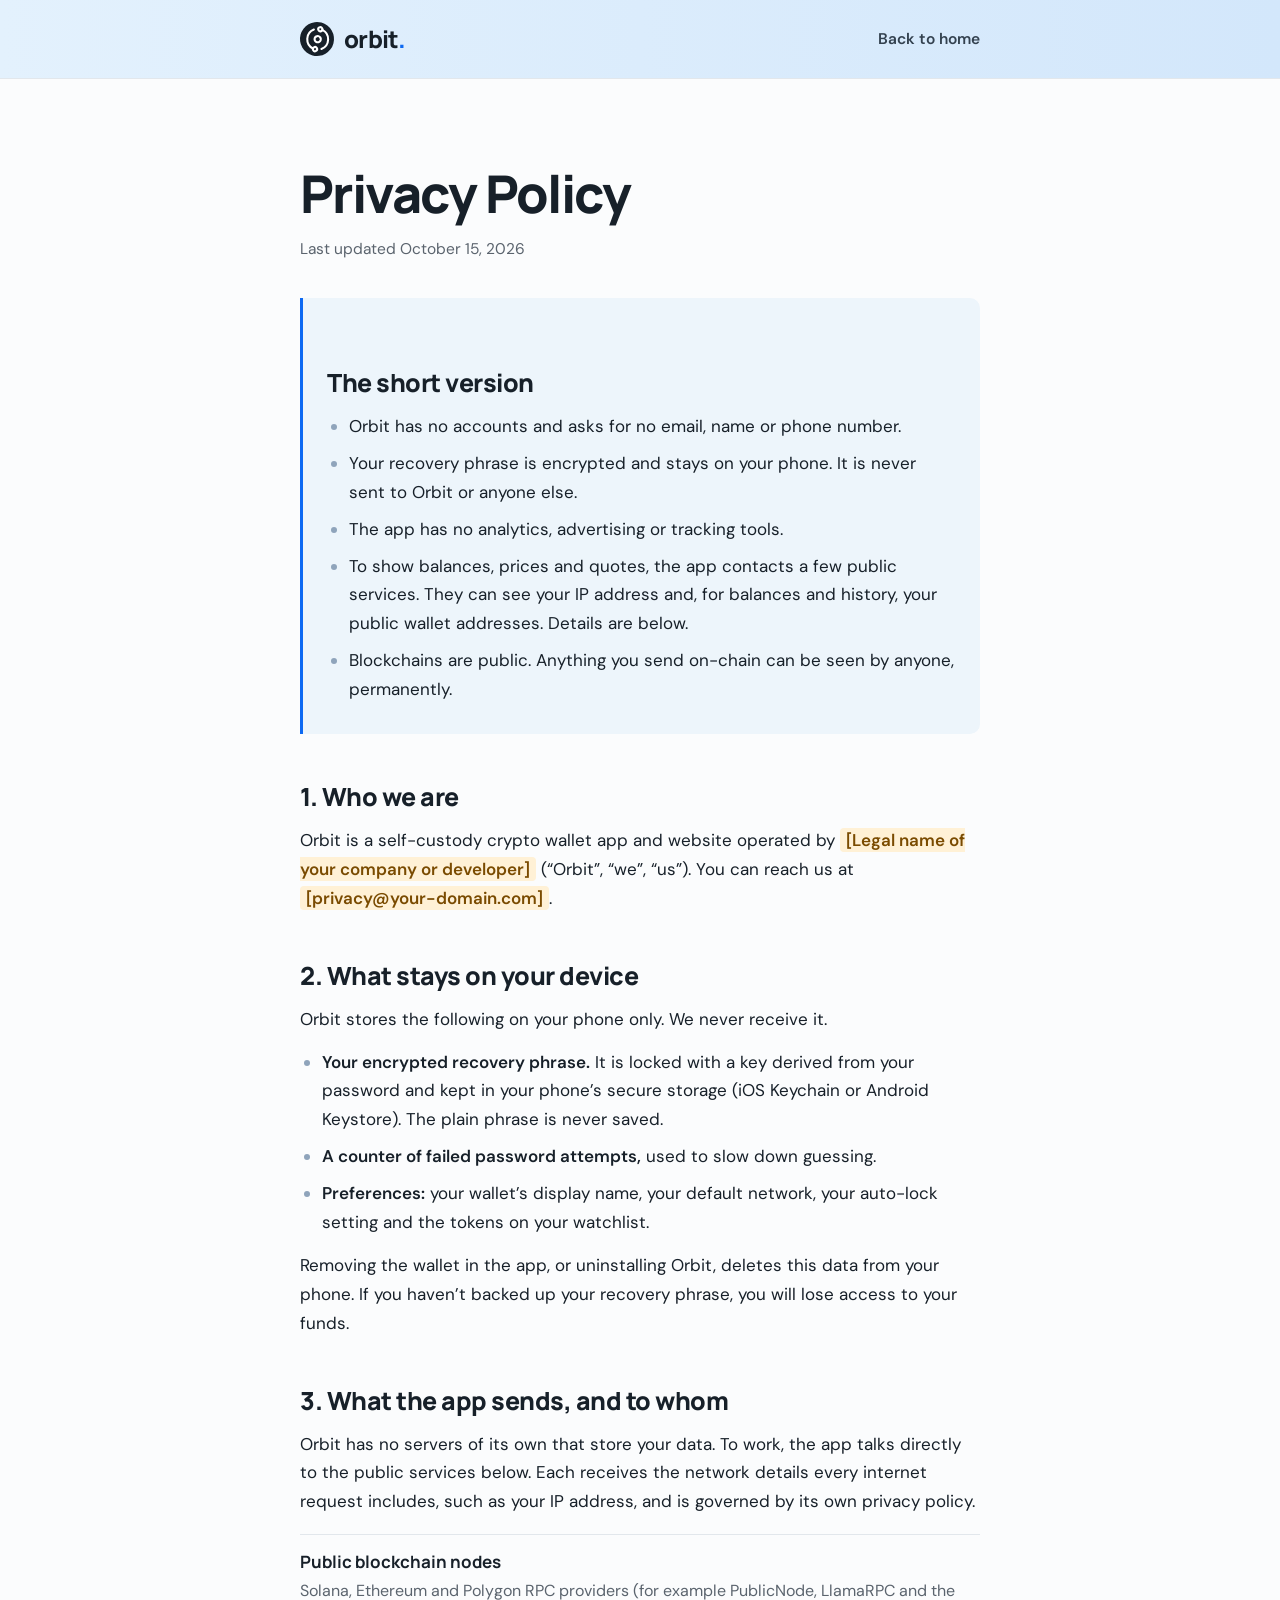
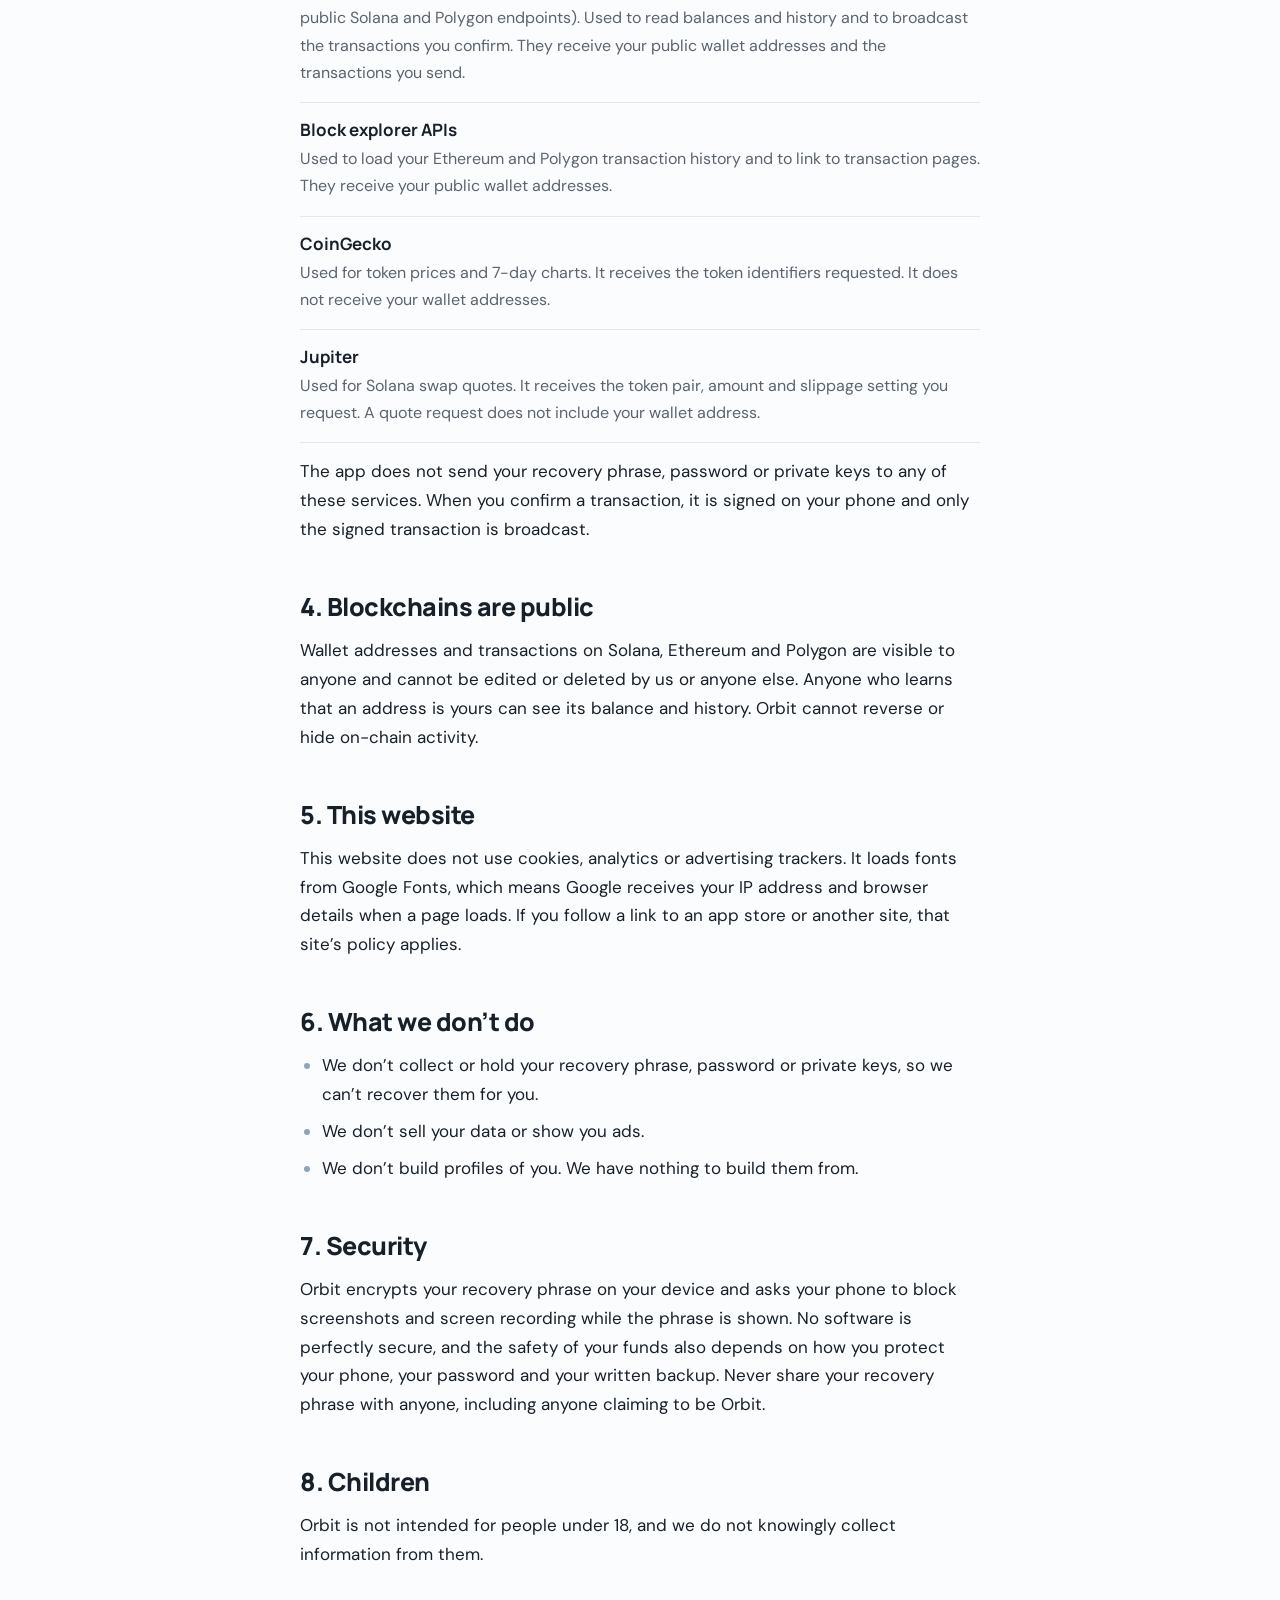
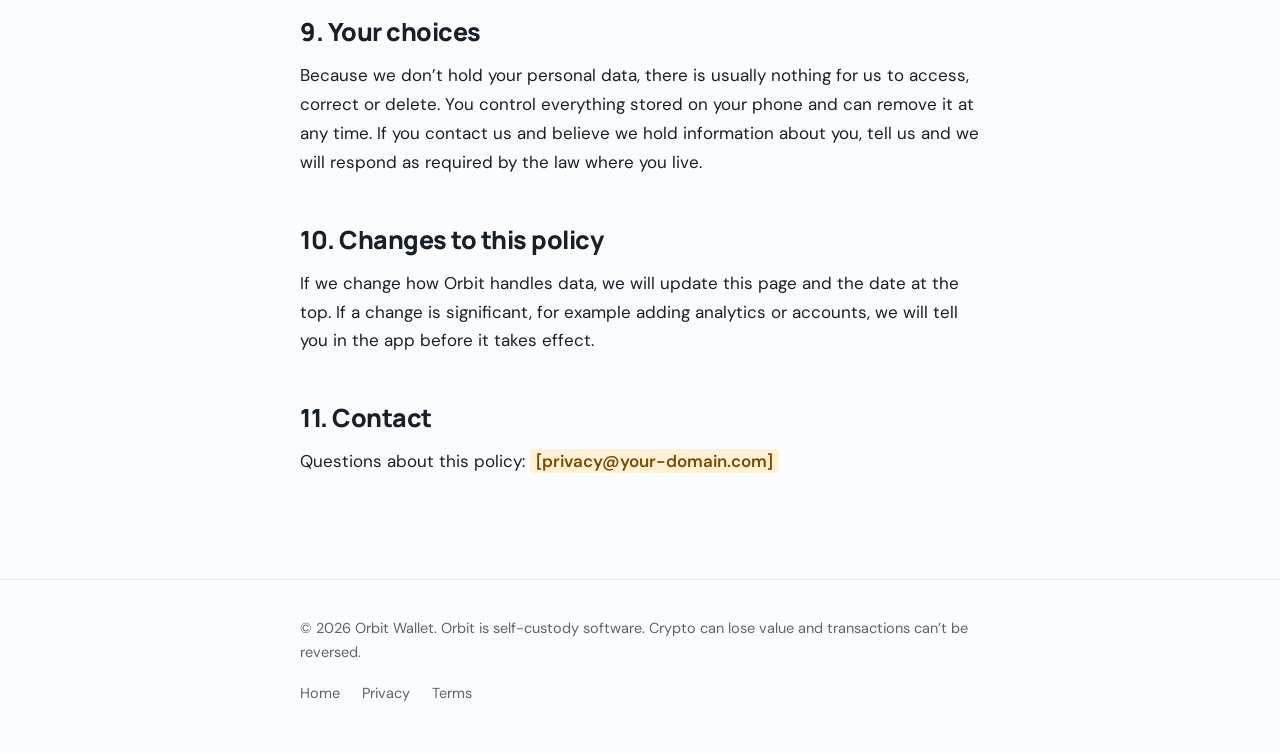
==== privacy.html @ 332ab79e "Orbit marketing website" ====
<!doctype html>
<html lang="en">
<head>
<meta charset="utf-8">
<meta name="viewport" content="width=device-width, initial-scale=1">
<title>Privacy Policy | Orbit</title>
<meta name="description" content="How the Orbit wallet handles your data: what stays on your phone, which public services the app contacts, and what Orbit never collects.">
<meta name="robots" content="index,follow">
<meta name="theme-color" content="#E3F1FD">
<link rel="canonical" href="https://YOUR-DOMAIN.com/privacy.html">
<link rel="icon" type="image/svg+xml" href="favicon.svg">
<link rel="apple-touch-icon" href="apple-touch-icon.png">
<link rel="preconnect" href="https://fonts.googleapis.com">
<link rel="preconnect" href="https://fonts.gstatic.com" crossorigin>
<link rel="stylesheet" href="https://fonts.googleapis.com/css2?family=DM+Sans:opsz,wght@9..40,400;9..40,500;9..40,600;9..40,700&family=Manrope:wght@500;700;800&display=swap">
<link rel="stylesheet" href="legal.css">
</head>
<body>

<!--
  DRAFT for your review. Written from what the Orbit app's code does as of October 2026.
  Have a lawyer check it before you rely on it, and update it whenever the app changes
  (for example if you add analytics, accounts, a backend, or swap/buy providers).
  Highlighted yellow items are placeholders you must fill in.
-->

<header class="top">
  <div class="wrap">
    <a class="brand" href="index.html" aria-label="Orbit home"><span class="mark"><svg viewBox="0 0 24 24"><circle cx="12" cy="12" r="3"/><circle cx="19" cy="5" r="2"/><circle cx="5" cy="19" r="2"/><path d="M10.4 21.9a10 10 0 0 0 9.941-15.416"/><path d="M13.5 2.1a10 10 0 0 0-9.841 15.416"/></svg></span><span>orbit<i>.</i></span></a>
    <a class="back" href="index.html">Back to home</a>
  </div>
</header>

<main class="doc">
  <h1>Privacy Policy</h1>
  <p class="meta">Last updated October 15, 2026</p>

  <div class="summary">
    <h2>The short version</h2>
    <ul>
      <li>Orbit has no accounts and asks for no email, name or phone number.</li>
      <li>Your recovery phrase is encrypted and stays on your phone. It is never sent to Orbit or anyone else.</li>
      <li>The app has no analytics, advertising or tracking tools.</li>
      <li>To show balances, prices and quotes, the app contacts a few public services. They can see your IP address and, for balances and history, your public wallet addresses. Details are below.</li>
      <li>Blockchains are public. Anything you send on-chain can be seen by anyone, permanently.</li>
    </ul>
  </div>

  <h2>1. Who we are</h2>
  <p>Orbit is a self-custody crypto wallet app and website operated by <mark class="todo">[Legal name of your company or developer]</mark> (“Orbit”, “we”, “us”). You can reach us at <mark class="todo">[privacy@your-domain.com]</mark>.</p>

  <h2>2. What stays on your device</h2>
  <p>Orbit stores the following on your phone only. We never receive it.</p>
  <ul>
    <li><strong>Your encrypted recovery phrase.</strong> It is locked with a key derived from your password and kept in your phone’s secure storage (iOS Keychain or Android Keystore). The plain phrase is never saved.</li>
    <li><strong>A counter of failed password attempts,</strong> used to slow down guessing.</li>
    <li><strong>Preferences:</strong> your wallet’s display name, your default network, your auto-lock setting and the tokens on your watchlist.</li>
  </ul>
  <p>Removing the wallet in the app, or uninstalling Orbit, deletes this data from your phone. If you haven’t backed up your recovery phrase, you will lose access to your funds.</p>

  <h2>3. What the app sends, and to whom</h2>
  <p>Orbit has no servers of its own that store your data. To work, the app talks directly to the public services below. Each receives the network details every internet request includes, such as your IP address, and is governed by its own privacy policy.</p>
  <div class="table">
    <div><b>Public blockchain nodes</b><span>Solana, Ethereum and Polygon RPC providers (for example PublicNode, LlamaRPC and the public Solana and Polygon endpoints). Used to read balances and history and to broadcast the transactions you confirm. They receive your public wallet addresses and the transactions you send.</span></div>
    <div><b>Block explorer APIs</b><span>Used to load your Ethereum and Polygon transaction history and to link to transaction pages. They receive your public wallet addresses.</span></div>
    <div><b>CoinGecko</b><span>Used for token prices and 7-day charts. It receives the token identifiers requested. It does not receive your wallet addresses.</span></div>
    <div><b>Jupiter</b><span>Used for Solana swap quotes. It receives the token pair, amount and slippage setting you request. A quote request does not include your wallet address.</span></div>
  </div>
  <p>The app does not send your recovery phrase, password or private keys to any of these services. When you confirm a transaction, it is signed on your phone and only the signed transaction is broadcast.</p>

  <h2>4. Blockchains are public</h2>
  <p>Wallet addresses and transactions on Solana, Ethereum and Polygon are visible to anyone and cannot be edited or deleted by us or anyone else. Anyone who learns that an address is yours can see its balance and history. Orbit cannot reverse or hide on-chain activity.</p>

  <h2>5. This website</h2>
  <p>This website does not use cookies, analytics or advertising trackers. It loads fonts from Google Fonts, which means Google receives your IP address and browser details when a page loads. If you follow a link to an app store or another site, that site’s policy applies.</p>

  <h2>6. What we don’t do</h2>
  <ul>
    <li>We don’t collect or hold your recovery phrase, password or private keys, so we can’t recover them for you.</li>
    <li>We don’t sell your data or show you ads.</li>
    <li>We don’t build profiles of you. We have nothing to build them from.</li>
  </ul>

  <h2>7. Security</h2>
  <p>Orbit encrypts your recovery phrase on your device and asks your phone to block screenshots and screen recording while the phrase is shown. No software is perfectly secure, and the safety of your funds also depends on how you protect your phone, your password and your written backup. Never share your recovery phrase with anyone, including anyone claiming to be Orbit.</p>

  <h2>8. Children</h2>
  <p>Orbit is not intended for people under 18, and we do not knowingly collect information from them.</p>

  <h2>9. Your choices</h2>
  <p>Because we don’t hold your personal data, there is usually nothing for us to access, correct or delete. You control everything stored on your phone and can remove it at any time. If you contact us and believe we hold information about you, tell us and we will respond as required by the law where you live.</p>

  <h2>10. Changes to this policy</h2>
  <p>If we change how Orbit handles data, we will update this page and the date at the top. If a change is significant, for example adding analytics or accounts, we will tell you in the app before it takes effect.</p>

  <h2>11. Contact</h2>
  <p>Questions about this policy: <mark class="todo">[privacy@your-domain.com]</mark></p>
</main>

<footer>
  <div class="wrap">
    <p>© 2026 Orbit Wallet. Orbit is self-custody software. Crypto can lose value and transactions can’t be reversed.</p>
    <nav aria-label="Footer"><a href="index.html">Home</a><a href="privacy.html">Privacy</a><a href="terms.html">Terms</a></nav>
  </div>
</footer>
</body>
</html>
---- legal.css ----
:root{
  --bg:#FBFCFD;--fg:#172029;--primary:#0D69F2;--primary-hover:#0A58D0;
  --secondary:#EDF5FB;--mutedfg:#5B646E;--line:#E2E7EC;
  --display:"Manrope","Avenir Next","Segoe UI",system-ui,sans-serif;
  --body:"DM Sans","Avenir Next","Segoe UI",system-ui,sans-serif;
}
*,*::before,*::after{box-sizing:border-box}
html{-webkit-text-size-adjust:100%}
body{margin:0;background:var(--bg);color:var(--fg);font:400 17px/1.7 var(--body);-webkit-font-smoothing:antialiased}
h1,h2,h3,p,ul,ol{margin:0}
a{color:var(--primary);text-underline-offset:3px}
a:hover{color:var(--primary-hover)}
:focus-visible{outline:2px solid var(--primary);outline-offset:3px;border-radius:4px}
.wrap{width:100%;max-width:1160px;margin:0 auto;padding-inline:clamp(20px,5vw,40px)}

.top{border-bottom:1px solid var(--line);background:linear-gradient(90deg,#e3f1fd,#d3e7fb)}
.top .wrap{display:flex;align-items:center;justify-content:space-between;height:78px}
.brand{display:inline-flex;align-items:center;gap:10px;text-decoration:none;color:var(--fg);font:800 24px/1 var(--display);letter-spacing:-.03em}
.brand:hover{color:var(--fg)}
.mark{width:34px;height:34px;border-radius:50%;background:var(--fg);display:grid;place-items:center;transform:rotate(-30deg)}
.mark svg{width:25px;height:25px;stroke:#fff;fill:none;stroke-width:2;stroke-linecap:round;stroke-linejoin:round}
.brand i{font-style:normal;color:var(--primary)}
.back{font-weight:600;font-size:15.5px;text-decoration:none;color:#33414f}
.back:hover{color:var(--primary)}

.doc{max-width:760px;margin:0 auto;padding:clamp(48px,7vw,88px) clamp(20px,5vw,40px) clamp(64px,8vw,104px)}
.doc h1{font:800 clamp(36px,5vw,52px)/1.05 var(--display);letter-spacing:-.03em}
.meta{margin-top:14px;color:var(--mutedfg);font-size:15.5px}
.summary{margin:36px 0 8px;padding:22px 24px;background:var(--secondary);border-left:3px solid var(--primary);border-radius:0 10px 10px 0}
.summary h2{margin:0 0 10px;font:700 18px/1.3 var(--display);letter-spacing:-.01em}
.summary ul{padding-left:20px}
.summary li{margin:6px 0}
.doc h2{margin-top:48px;font:800 25px/1.2 var(--display);letter-spacing:-.02em}
.doc h3{margin-top:26px;font:700 18px/1.3 var(--display);letter-spacing:-.01em}
.doc p{margin-top:14px}
.doc ul,.doc ol{margin-top:14px;padding-left:22px}
.doc li{margin:8px 0}
.doc li::marker{color:#8fa4bb}
.doc strong{font-weight:600}
.table{margin-top:18px;border-top:1px solid var(--line)}
.table div{padding:16px 0;border-bottom:1px solid var(--line)}
.table b{display:block;font:700 17px/1.3 var(--display)}
.table span{display:block;margin-top:4px;color:var(--mutedfg);font-size:16px}
mark.todo{background:#FFF1D6;color:#7a4b00;padding:1px 6px;border-radius:4px;font-weight:600}
.callout{margin-top:22px;padding:16px 18px;border:1.5px dashed #b6c6d9;border-radius:10px;color:var(--mutedfg);font-size:16px}

footer{padding:36px 0 48px;border-top:1px solid var(--line);font-size:14.5px;color:var(--mutedfg)}
footer .wrap{display:flex;flex-wrap:wrap;gap:16px 40px;justify-content:space-between}
footer nav{display:flex;flex-wrap:wrap;gap:10px 22px}
footer a{color:var(--mutedfg);text-decoration:none}
footer a:hover{color:var(--primary)}

.top .wrap,footer .wrap{max-width:760px}
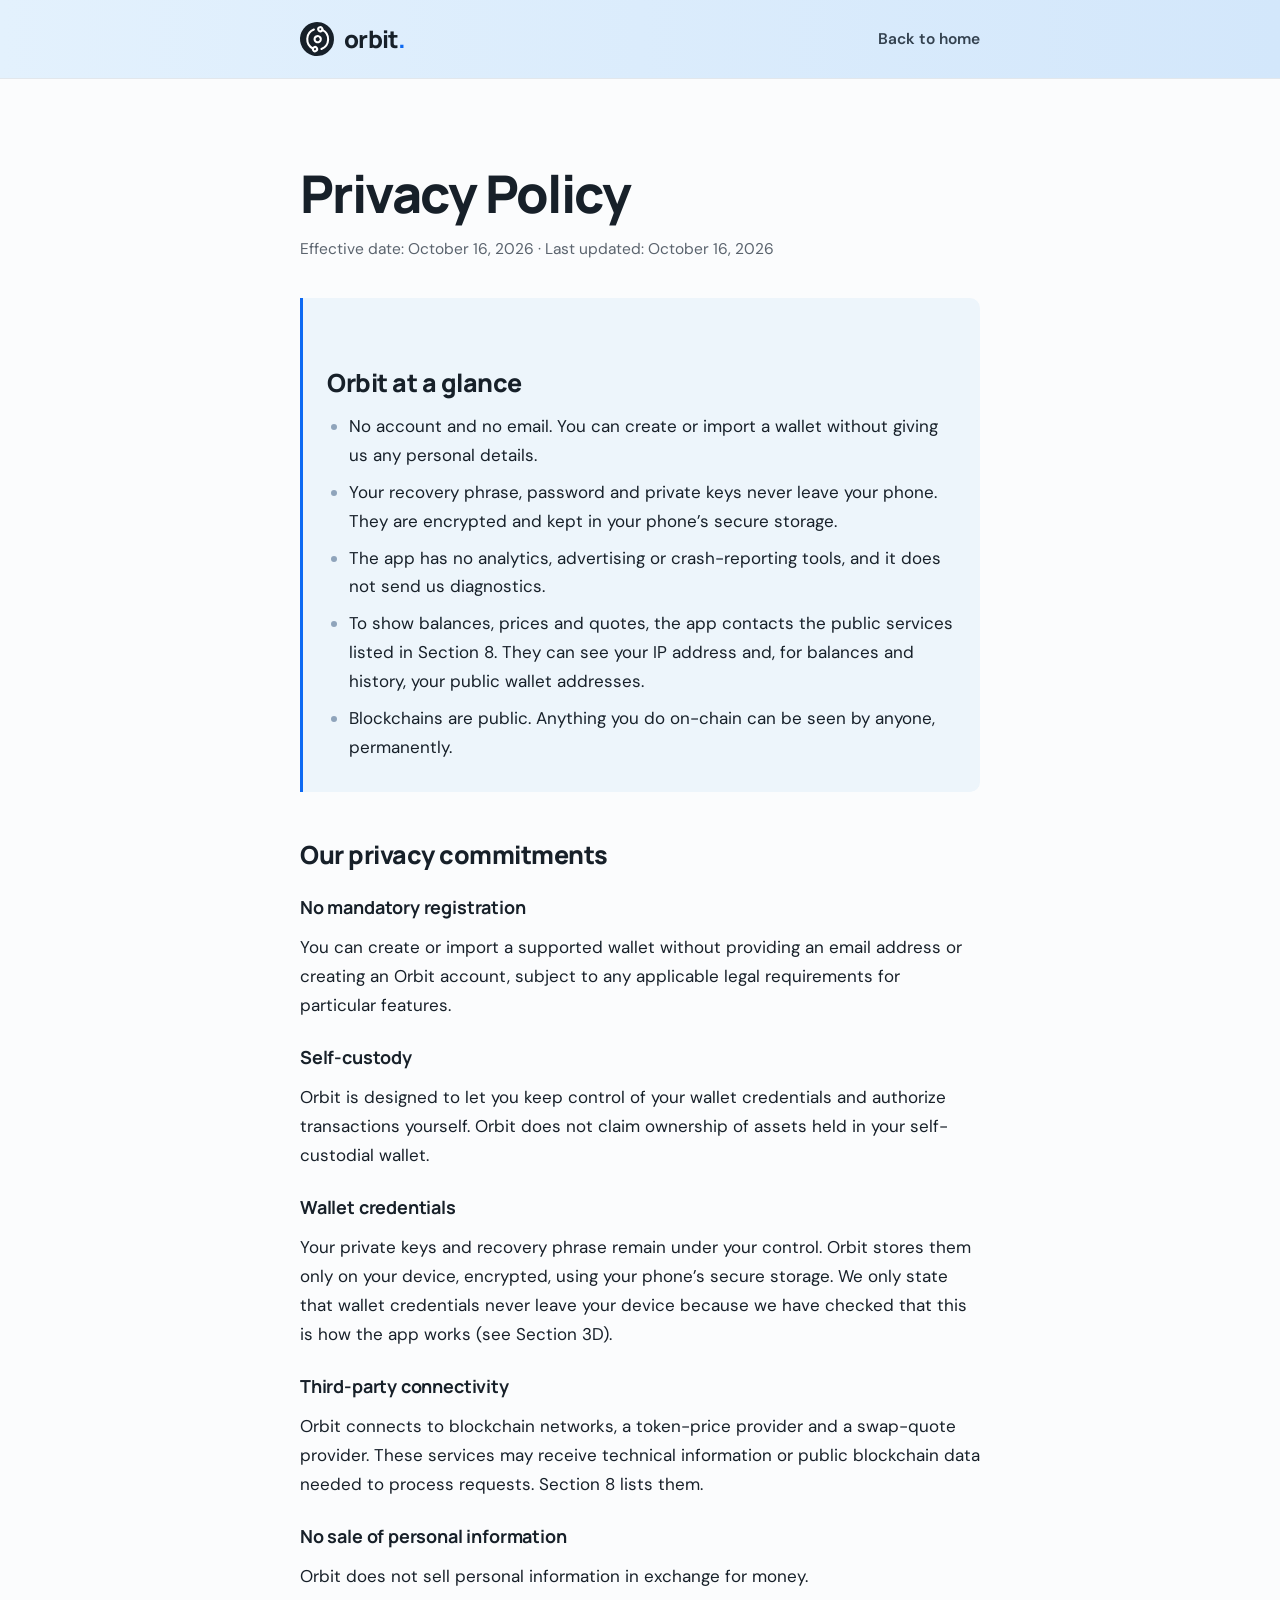
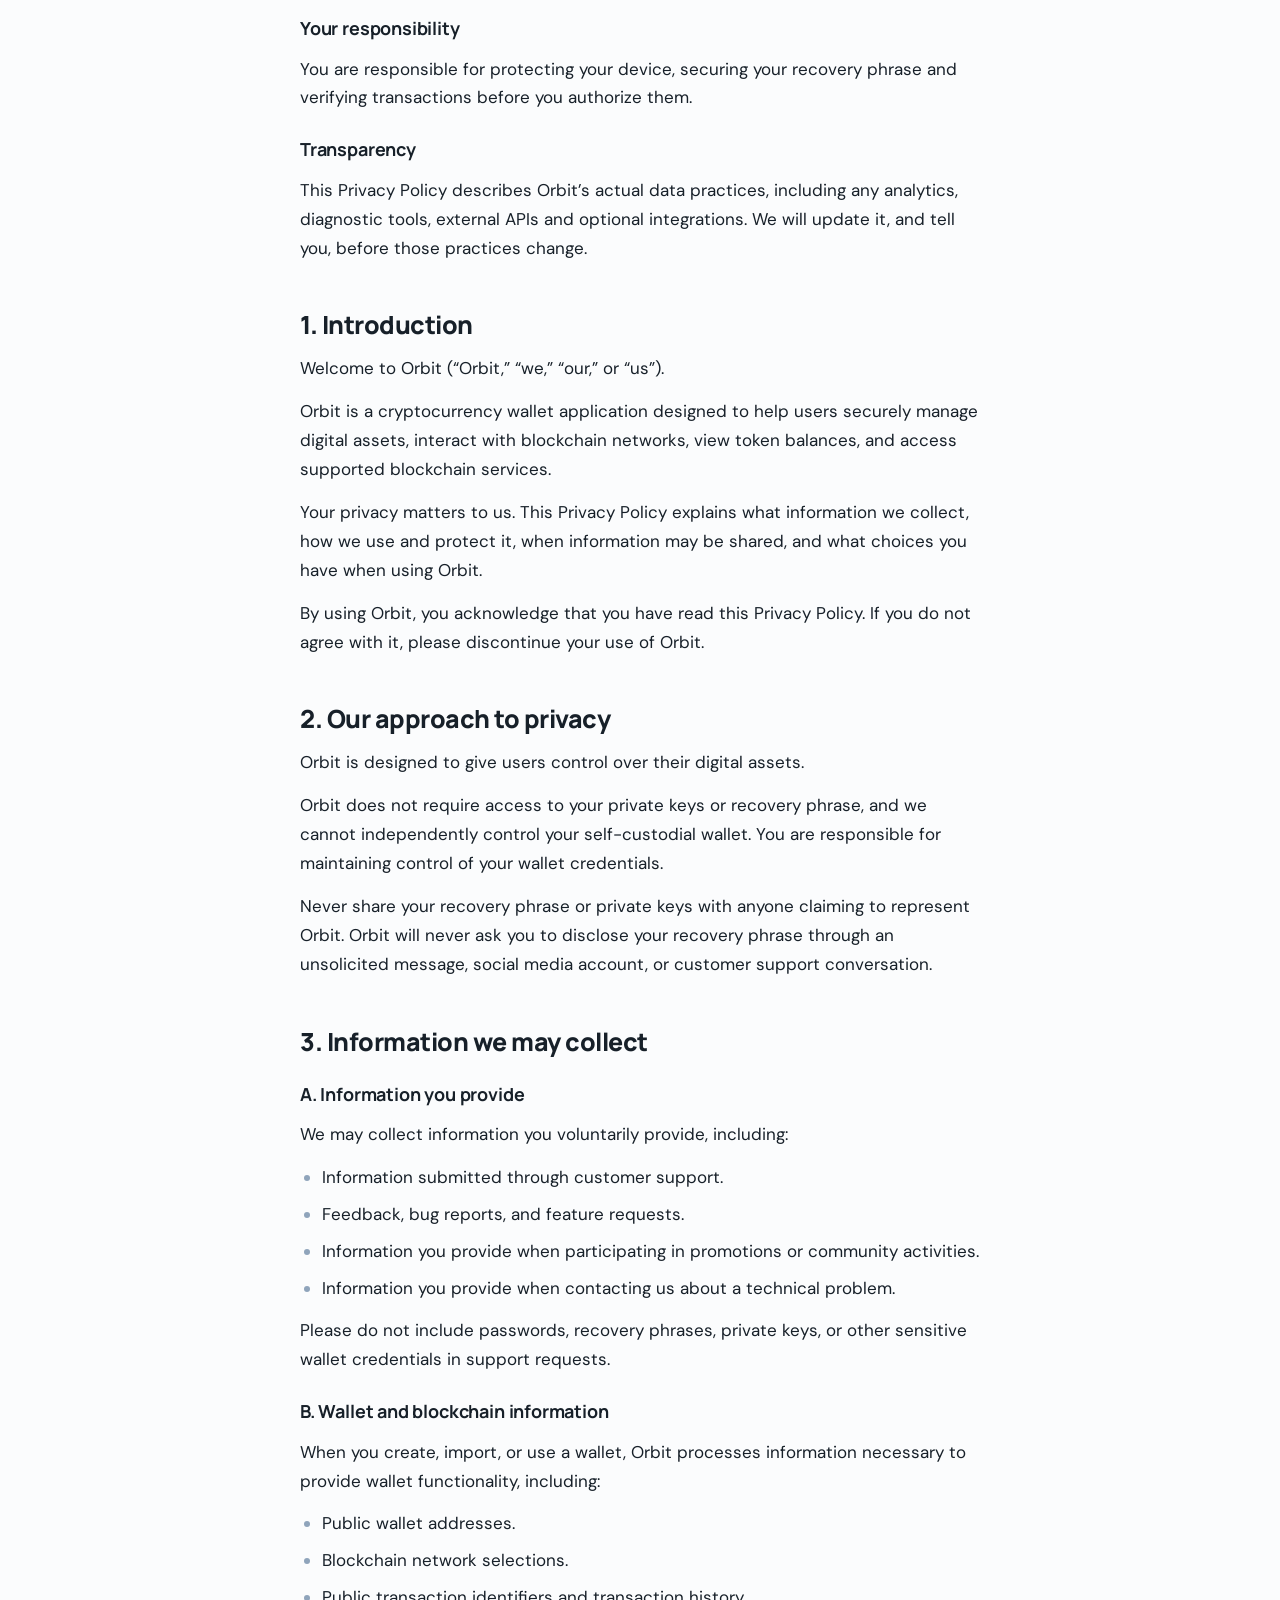
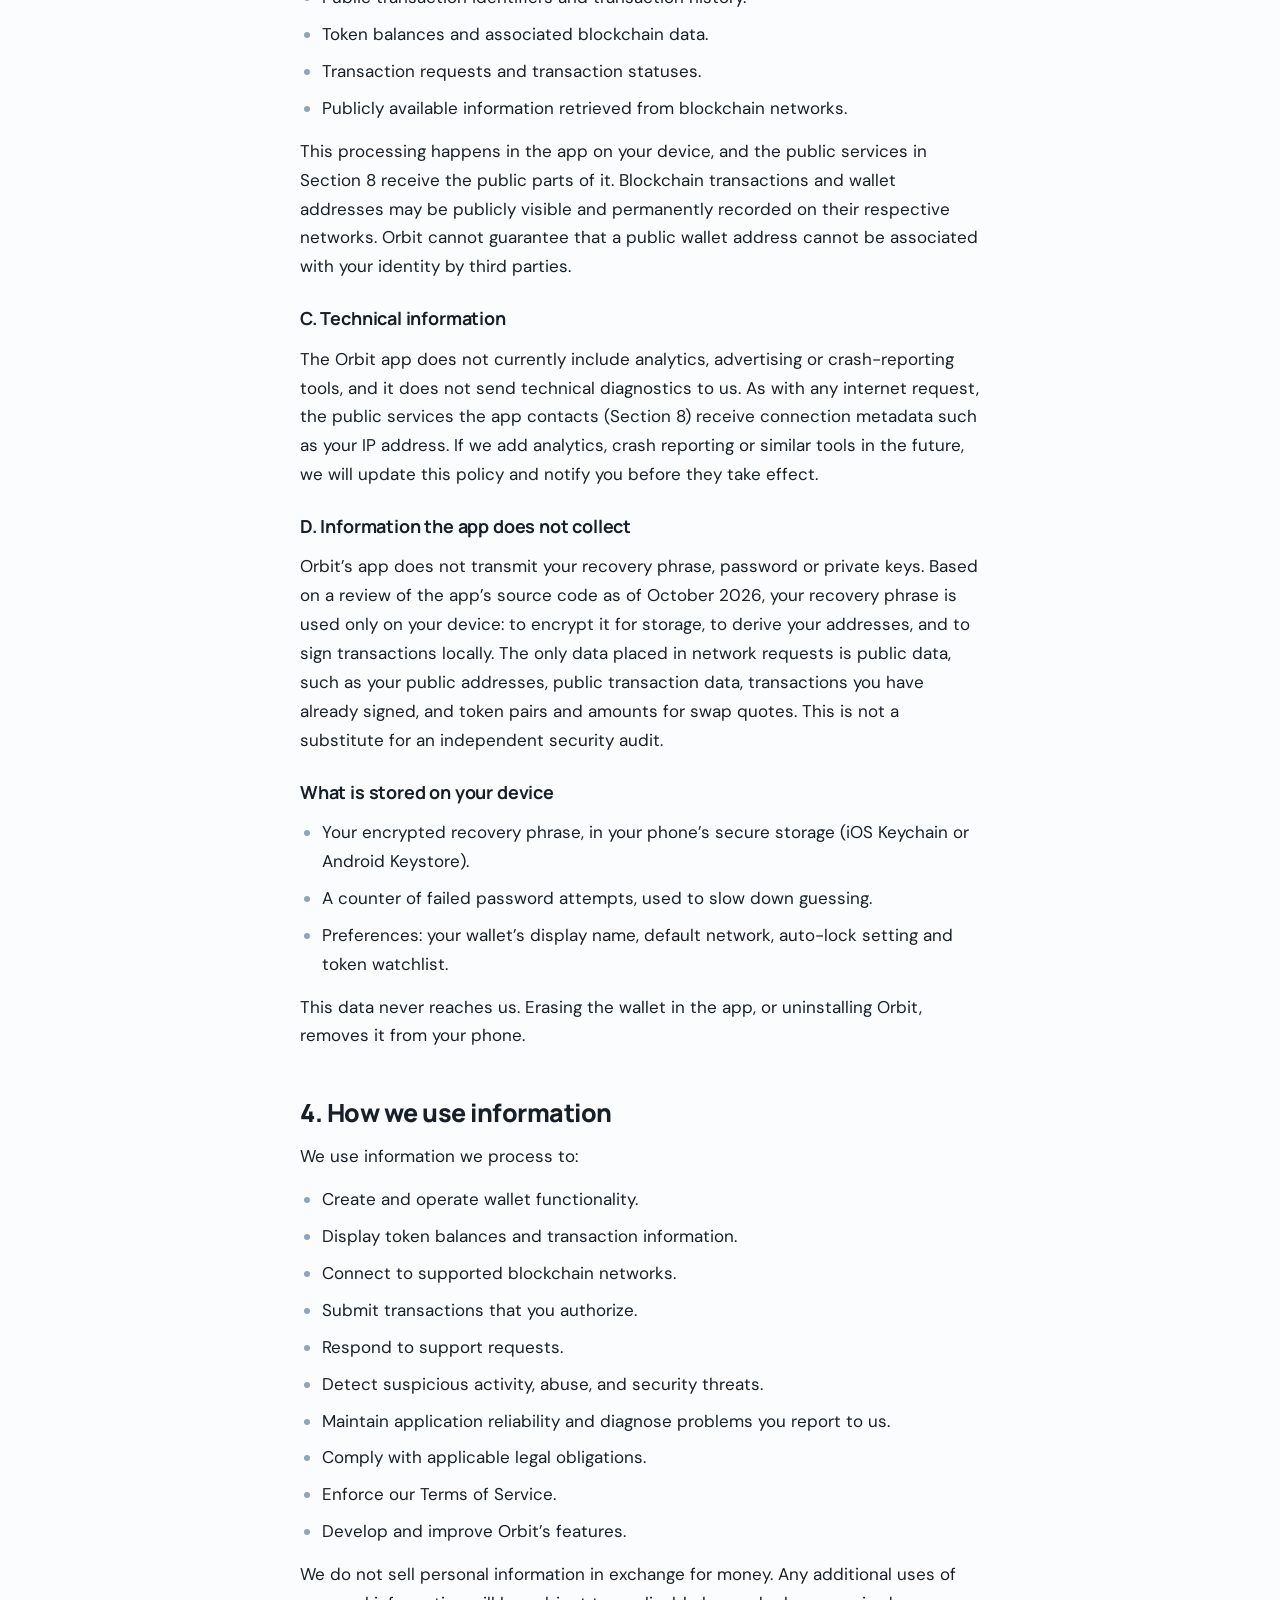
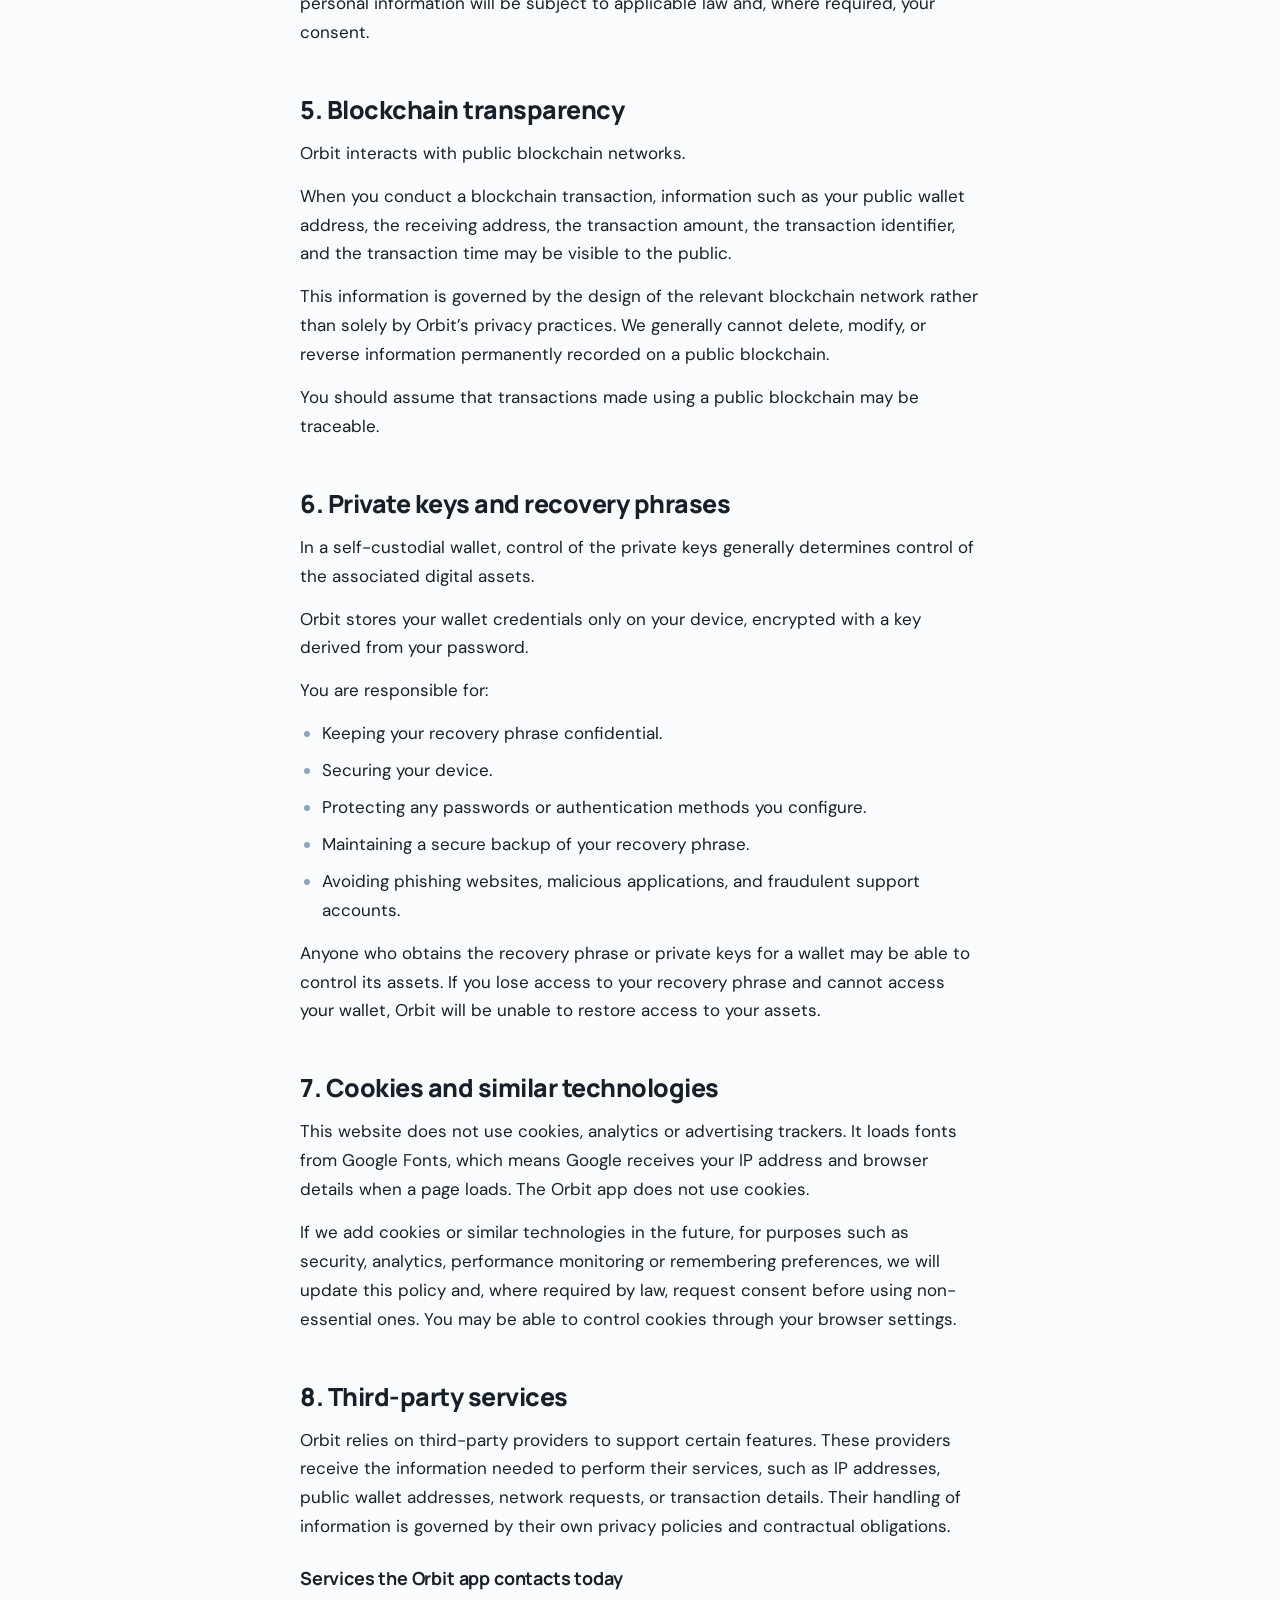
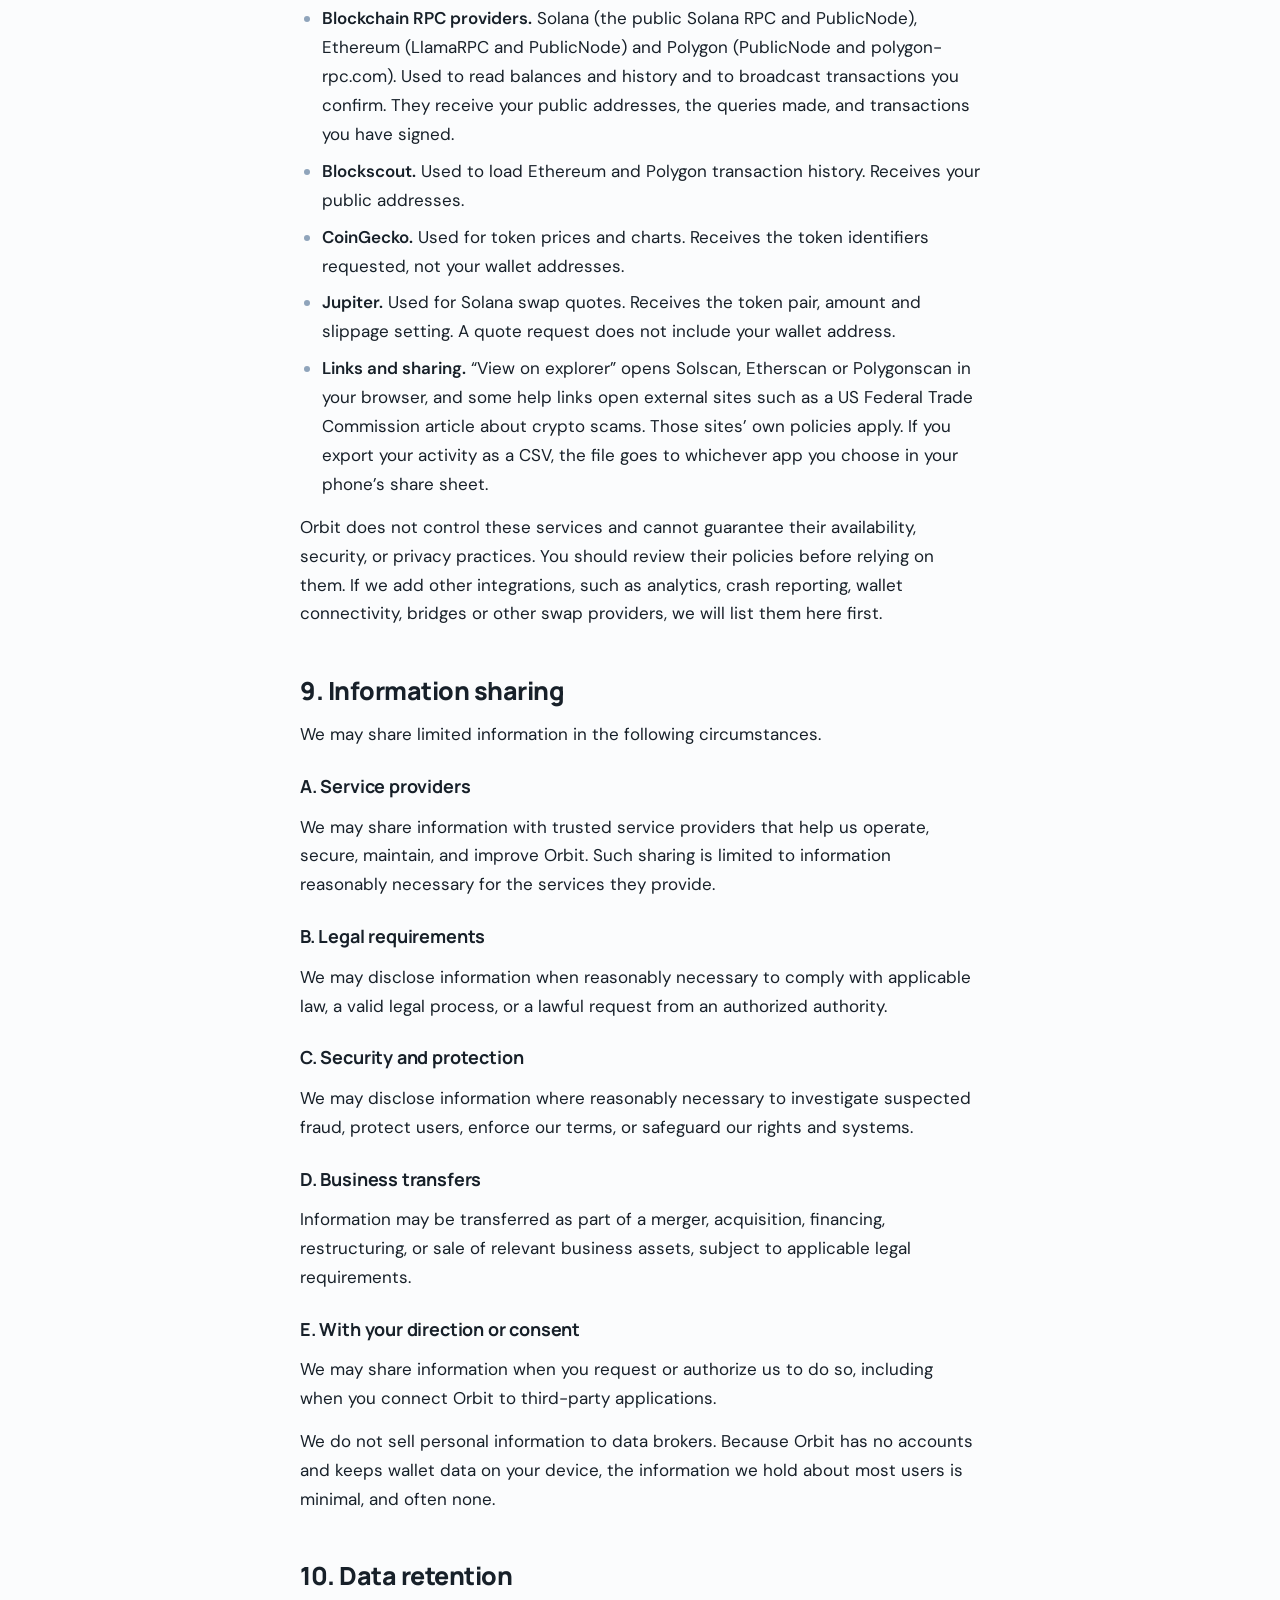
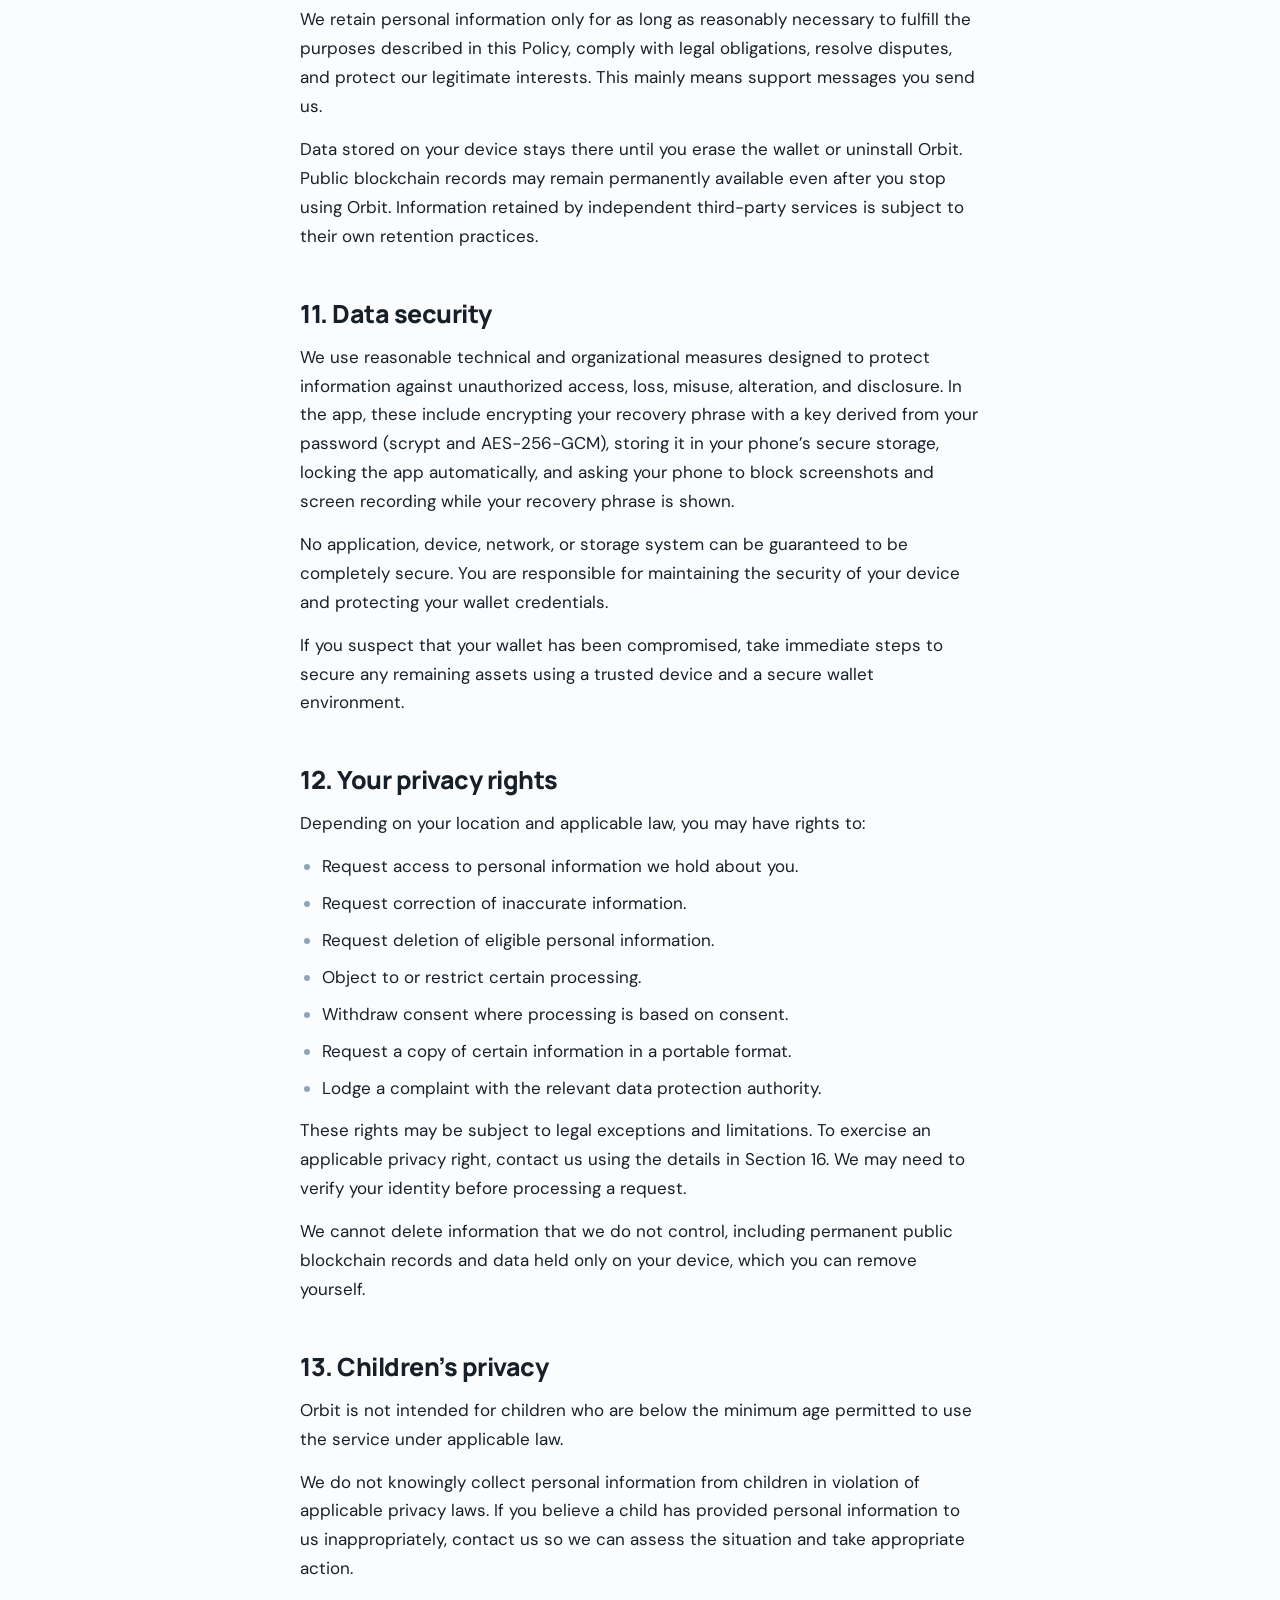
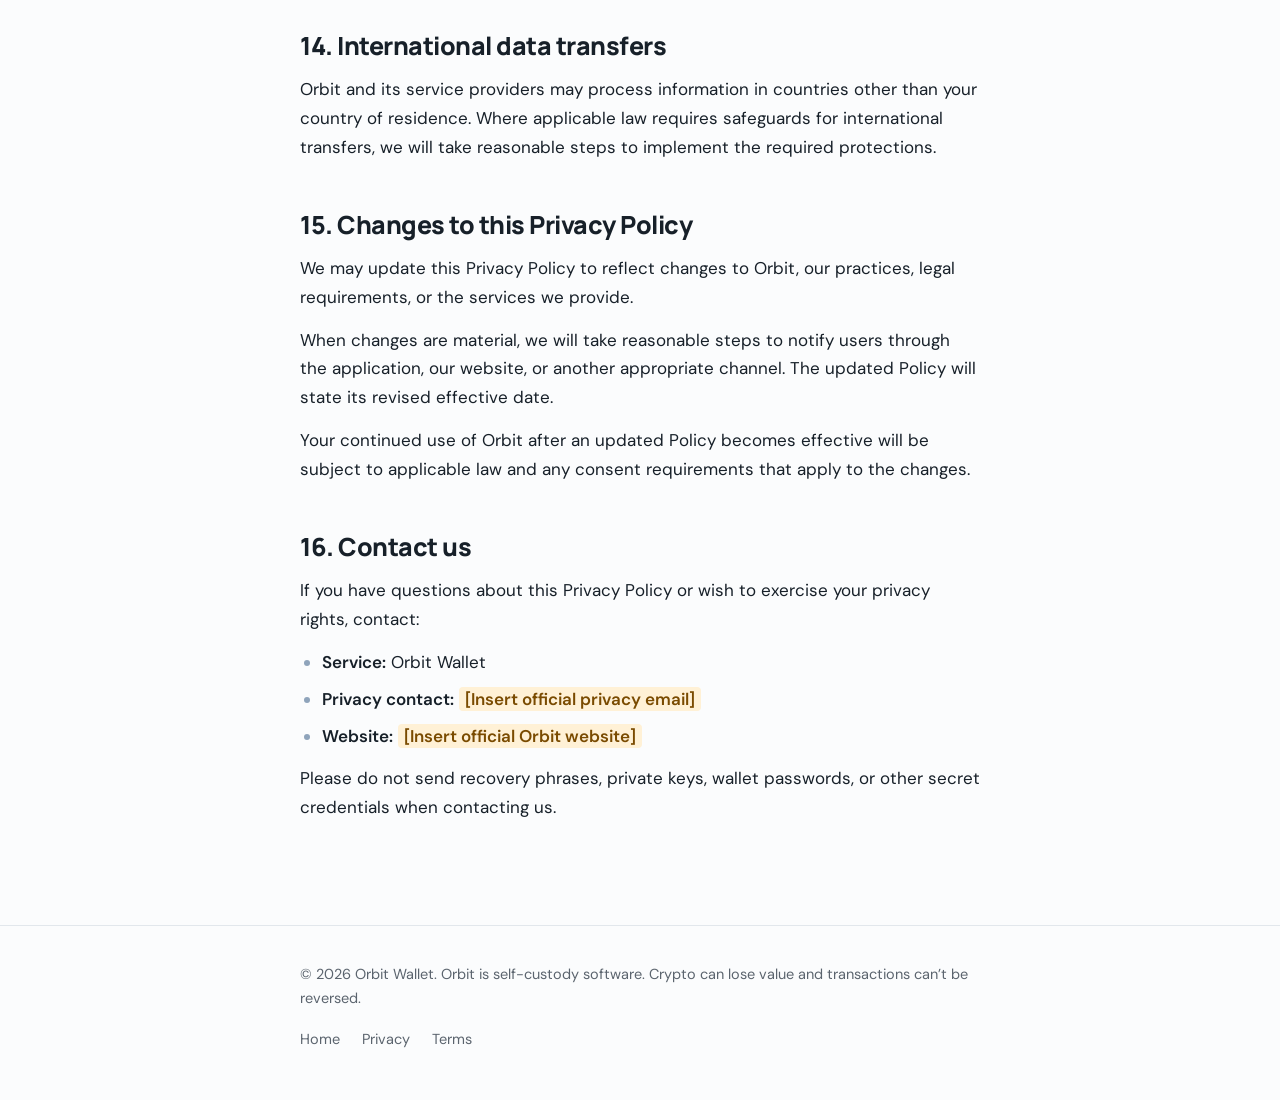
==== commit f2d37e0f: "Use official Privacy Policy and Terms" ====
--- a/privacy.html
+++ b/privacy.html
@@ -7,7 +7,7 @@
 <meta name="description" content="How the Orbit wallet handles your data: what stays on your phone, which public services the app contacts, and what Orbit never collects.">
 <meta name="robots" content="index,follow">
 <meta name="theme-color" content="#E3F1FD">
-<link rel="canonical" href="https://YOUR-DOMAIN.com/privacy.html">
+<link rel="canonical" href="https://YOUR-PROJECT.vercel.app/privacy.html">
 <link rel="icon" type="image/svg+xml" href="favicon.svg">
 <link rel="apple-touch-icon" href="apple-touch-icon.png">
 <link rel="preconnect" href="https://fonts.googleapis.com">
@@ -16,90 +16,178 @@
 <link rel="stylesheet" href="legal.css">
 </head>
 <body>
-
 <!--
-  DRAFT for your review. Written from what the Orbit app's code does as of October 2026.
-  Have a lawyer check it before you rely on it, and update it whenever the app changes
-  (for example if you add analytics, accounts, a backend, or swap/buy providers).
-  Highlighted yellow items are placeholders you must fill in.
+  Built from the Orbit Privacy Policy / Terms of Service / Privacy Commitments / Fees documents
+  provided by the owner, with app-specific facts verified against the app source on Oct 16, 2026.
+  Yellow items are placeholders to fill in. Have a lawyer review before relying on this page.
+  Update this page whenever the app's data practices change.
 -->
-
 <header class="top">
   <div class="wrap">
     <a class="brand" href="index.html" aria-label="Orbit home"><span class="mark"><svg viewBox="0 0 24 24"><circle cx="12" cy="12" r="3"/><circle cx="19" cy="5" r="2"/><circle cx="5" cy="19" r="2"/><path d="M10.4 21.9a10 10 0 0 0 9.941-15.416"/><path d="M13.5 2.1a10 10 0 0 0-9.841 15.416"/></svg></span><span>orbit<i>.</i></span></a>
     <a class="back" href="index.html">Back to home</a>
   </div>
 </header>
-
 <main class="doc">
-  <h1>Privacy Policy</h1>
-  <p class="meta">Last updated October 15, 2026</p>
-
-  <div class="summary">
-    <h2>The short version</h2>
-    <ul>
-      <li>Orbit has no accounts and asks for no email, name or phone number.</li>
-      <li>Your recovery phrase is encrypted and stays on your phone. It is never sent to Orbit or anyone else.</li>
-      <li>The app has no analytics, advertising or tracking tools.</li>
-      <li>To show balances, prices and quotes, the app contacts a few public services. They can see your IP address and, for balances and history, your public wallet addresses. Details are below.</li>
-      <li>Blockchains are public. Anything you send on-chain can be seen by anyone, permanently.</li>
-    </ul>
-  </div>
-
-  <h2>1. Who we are</h2>
-  <p>Orbit is a self-custody crypto wallet app and website operated by <mark class="todo">[Legal name of your company or developer]</mark> (“Orbit”, “we”, “us”). You can reach us at <mark class="todo">[privacy@your-domain.com]</mark>.</p>
-
-  <h2>2. What stays on your device</h2>
-  <p>Orbit stores the following on your phone only. We never receive it.</p>
-  <ul>
-    <li><strong>Your encrypted recovery phrase.</strong> It is locked with a key derived from your password and kept in your phone’s secure storage (iOS Keychain or Android Keystore). The plain phrase is never saved.</li>
-    <li><strong>A counter of failed password attempts,</strong> used to slow down guessing.</li>
-    <li><strong>Preferences:</strong> your wallet’s display name, your default network, your auto-lock setting and the tokens on your watchlist.</li>
-  </ul>
-  <p>Removing the wallet in the app, or uninstalling Orbit, deletes this data from your phone. If you haven’t backed up your recovery phrase, you will lose access to your funds.</p>
-
-  <h2>3. What the app sends, and to whom</h2>
-  <p>Orbit has no servers of its own that store your data. To work, the app talks directly to the public services below. Each receives the network details every internet request includes, such as your IP address, and is governed by its own privacy policy.</p>
-  <div class="table">
-    <div><b>Public blockchain nodes</b><span>Solana, Ethereum and Polygon RPC providers (for example PublicNode, LlamaRPC and the public Solana and Polygon endpoints). Used to read balances and history and to broadcast the transactions you confirm. They receive your public wallet addresses and the transactions you send.</span></div>
-    <div><b>Block explorer APIs</b><span>Used to load your Ethereum and Polygon transaction history and to link to transaction pages. They receive your public wallet addresses.</span></div>
-    <div><b>CoinGecko</b><span>Used for token prices and 7-day charts. It receives the token identifiers requested. It does not receive your wallet addresses.</span></div>
-    <div><b>Jupiter</b><span>Used for Solana swap quotes. It receives the token pair, amount and slippage setting you request. A quote request does not include your wallet address.</span></div>
-  </div>
-  <p>The app does not send your recovery phrase, password or private keys to any of these services. When you confirm a transaction, it is signed on your phone and only the signed transaction is broadcast.</p>
-
-  <h2>4. Blockchains are public</h2>
-  <p>Wallet addresses and transactions on Solana, Ethereum and Polygon are visible to anyone and cannot be edited or deleted by us or anyone else. Anyone who learns that an address is yours can see its balance and history. Orbit cannot reverse or hide on-chain activity.</p>
-
-  <h2>5. This website</h2>
-  <p>This website does not use cookies, analytics or advertising trackers. It loads fonts from Google Fonts, which means Google receives your IP address and browser details when a page loads. If you follow a link to an app store or another site, that site’s policy applies.</p>
-
-  <h2>6. What we don’t do</h2>
-  <ul>
-    <li>We don’t collect or hold your recovery phrase, password or private keys, so we can’t recover them for you.</li>
-    <li>We don’t sell your data or show you ads.</li>
-    <li>We don’t build profiles of you. We have nothing to build them from.</li>
-  </ul>
-
-  <h2>7. Security</h2>
-  <p>Orbit encrypts your recovery phrase on your device and asks your phone to block screenshots and screen recording while the phrase is shown. No software is perfectly secure, and the safety of your funds also depends on how you protect your phone, your password and your written backup. Never share your recovery phrase with anyone, including anyone claiming to be Orbit.</p>
-
-  <h2>8. Children</h2>
-  <p>Orbit is not intended for people under 18, and we do not knowingly collect information from them.</p>
-
-  <h2>9. Your choices</h2>
-  <p>Because we don’t hold your personal data, there is usually nothing for us to access, correct or delete. You control everything stored on your phone and can remove it at any time. If you contact us and believe we hold information about you, tell us and we will respond as required by the law where you live.</p>
-
-  <h2>10. Changes to this policy</h2>
-  <p>If we change how Orbit handles data, we will update this page and the date at the top. If a change is significant, for example adding analytics or accounts, we will tell you in the app before it takes effect.</p>
-
-  <h2>11. Contact</h2>
-  <p>Questions about this policy: <mark class="todo">[privacy@your-domain.com]</mark></p>
+<h1>Privacy Policy</h1>
+<p class="meta">Effective date: October 16, 2026 &middot; Last updated: October 16, 2026</p>
+<div class="summary"><h2>Orbit at a glance</h2><ul><li>No account and no email. You can create or import a wallet without giving us any personal details.</li><li>Your recovery phrase, password and private keys never leave your phone. They are encrypted and kept in your phone&rsquo;s secure storage.</li><li>The app has no analytics, advertising or crash-reporting tools, and it does not send us diagnostics.</li><li>To show balances, prices and quotes, the app contacts the public services listed in Section 8. They can see your IP address and, for balances and history, your public wallet addresses.</li><li>Blockchains are public. Anything you do on-chain can be seen by anyone, permanently.</li></ul></div>
+<h2>Our privacy commitments</h2>
+<h3>No mandatory registration</h3>
+<p>You can create or import a supported wallet without providing an email address or creating an Orbit account, subject to any applicable legal requirements for particular features.</p>
+<h3>Self-custody</h3>
+<p>Orbit is designed to let you keep control of your wallet credentials and authorize transactions yourself. Orbit does not claim ownership of assets held in your self-custodial wallet.</p>
+<h3>Wallet credentials</h3>
+<p>Your private keys and recovery phrase remain under your control. Orbit stores them only on your device, encrypted, using your phone&rsquo;s secure storage. We only state that wallet credentials never leave your device because we have checked that this is how the app works (see Section 3D).</p>
+<h3>Third-party connectivity</h3>
+<p>Orbit connects to blockchain networks, a token-price provider and a swap-quote provider. These services may receive technical information or public blockchain data needed to process requests. Section 8 lists them.</p>
+<h3>No sale of personal information</h3>
+<p>Orbit does not sell personal information in exchange for money.</p>
+<h3>Your responsibility</h3>
+<p>You are responsible for protecting your device, securing your recovery phrase and verifying transactions before you authorize them.</p>
+<h3>Transparency</h3>
+<p>This Privacy Policy describes Orbit&rsquo;s actual data practices, including any analytics, diagnostic tools, external APIs and optional integrations. We will update it, and tell you, before those practices change.</p>
+<h2>1. Introduction</h2>
+<p>Welcome to Orbit (&ldquo;Orbit,&rdquo; &ldquo;we,&rdquo; &ldquo;our,&rdquo; or &ldquo;us&rdquo;).</p>
+<p>Orbit is a cryptocurrency wallet application designed to help users securely manage digital assets, interact with blockchain networks, view token balances, and access supported blockchain services.</p>
+<p>Your privacy matters to us. This Privacy Policy explains what information we collect, how we use and protect it, when information may be shared, and what choices you have when using Orbit.</p>
+<p>By using Orbit, you acknowledge that you have read this Privacy Policy. If you do not agree with it, please discontinue your use of Orbit.</p>
+<h2>2. Our approach to privacy</h2>
+<p>Orbit is designed to give users control over their digital assets.</p>
+<p>Orbit does not require access to your private keys or recovery phrase, and we cannot independently control your self-custodial wallet. You are responsible for maintaining control of your wallet credentials.</p>
+<p>Never share your recovery phrase or private keys with anyone claiming to represent Orbit. Orbit will never ask you to disclose your recovery phrase through an unsolicited message, social media account, or customer support conversation.</p>
+<h2>3. Information we may collect</h2>
+<h3>A. Information you provide</h3>
+<p>We may collect information you voluntarily provide, including:</p>
+<ul>
+<li>Information submitted through customer support.</li>
+<li>Feedback, bug reports, and feature requests.</li>
+<li>Information you provide when participating in promotions or community activities.</li>
+<li>Information you provide when contacting us about a technical problem.</li>
+</ul>
+<p>Please do not include passwords, recovery phrases, private keys, or other sensitive wallet credentials in support requests.</p>
+<h3>B. Wallet and blockchain information</h3>
+<p>When you create, import, or use a wallet, Orbit processes information necessary to provide wallet functionality, including:</p>
+<ul>
+<li>Public wallet addresses.</li>
+<li>Blockchain network selections.</li>
+<li>Public transaction identifiers and transaction history.</li>
+<li>Token balances and associated blockchain data.</li>
+<li>Transaction requests and transaction statuses.</li>
+<li>Publicly available information retrieved from blockchain networks.</li>
+</ul>
+<p>This processing happens in the app on your device, and the public services in Section 8 receive the public parts of it. Blockchain transactions and wallet addresses may be publicly visible and permanently recorded on their respective networks. Orbit cannot guarantee that a public wallet address cannot be associated with your identity by third parties.</p>
+<h3>C. Technical information</h3>
+<p>The Orbit app does not currently include analytics, advertising or crash-reporting tools, and it does not send technical diagnostics to us. As with any internet request, the public services the app contacts (Section 8) receive connection metadata such as your IP address. If we add analytics, crash reporting or similar tools in the future, we will update this policy and notify you before they take effect.</p>
+<h3>D. Information the app does not collect</h3>
+<p>Orbit&rsquo;s app does not transmit your recovery phrase, password or private keys. Based on a review of the app&rsquo;s source code as of October 2026, your recovery phrase is used only on your device: to encrypt it for storage, to derive your addresses, and to sign transactions locally. The only data placed in network requests is public data, such as your public addresses, public transaction data, transactions you have already signed, and token pairs and amounts for swap quotes. This is not a substitute for an independent security audit.</p>
+<h3>What is stored on your device</h3>
+<ul>
+<li>Your encrypted recovery phrase, in your phone&rsquo;s secure storage (iOS Keychain or Android Keystore).</li>
+<li>A counter of failed password attempts, used to slow down guessing.</li>
+<li>Preferences: your wallet&rsquo;s display name, default network, auto-lock setting and token watchlist.</li>
+</ul>
+<p>This data never reaches us. Erasing the wallet in the app, or uninstalling Orbit, removes it from your phone.</p>
+<h2>4. How we use information</h2>
+<p>We use information we process to:</p>
+<ul>
+<li>Create and operate wallet functionality.</li>
+<li>Display token balances and transaction information.</li>
+<li>Connect to supported blockchain networks.</li>
+<li>Submit transactions that you authorize.</li>
+<li>Respond to support requests.</li>
+<li>Detect suspicious activity, abuse, and security threats.</li>
+<li>Maintain application reliability and diagnose problems you report to us.</li>
+<li>Comply with applicable legal obligations.</li>
+<li>Enforce our Terms of Service.</li>
+<li>Develop and improve Orbit&rsquo;s features.</li>
+</ul>
+<p>We do not sell personal information in exchange for money. Any additional uses of personal information will be subject to applicable law and, where required, your consent.</p>
+<h2>5. Blockchain transparency</h2>
+<p>Orbit interacts with public blockchain networks.</p>
+<p>When you conduct a blockchain transaction, information such as your public wallet address, the receiving address, the transaction amount, the transaction identifier, and the transaction time may be visible to the public.</p>
+<p>This information is governed by the design of the relevant blockchain network rather than solely by Orbit&rsquo;s privacy practices. We generally cannot delete, modify, or reverse information permanently recorded on a public blockchain.</p>
+<p>You should assume that transactions made using a public blockchain may be traceable.</p>
+<h2>6. Private keys and recovery phrases</h2>
+<p>In a self-custodial wallet, control of the private keys generally determines control of the associated digital assets.</p>
+<p>Orbit stores your wallet credentials only on your device, encrypted with a key derived from your password.</p>
+<p>You are responsible for:</p>
+<ul>
+<li>Keeping your recovery phrase confidential.</li>
+<li>Securing your device.</li>
+<li>Protecting any passwords or authentication methods you configure.</li>
+<li>Maintaining a secure backup of your recovery phrase.</li>
+<li>Avoiding phishing websites, malicious applications, and fraudulent support accounts.</li>
+</ul>
+<p>Anyone who obtains the recovery phrase or private keys for a wallet may be able to control its assets. If you lose access to your recovery phrase and cannot access your wallet, Orbit will be unable to restore access to your assets.</p>
+<h2>7. Cookies and similar technologies</h2>
+<p>This website does not use cookies, analytics or advertising trackers. It loads fonts from Google Fonts, which means Google receives your IP address and browser details when a page loads. The Orbit app does not use cookies.</p>
+<p>If we add cookies or similar technologies in the future, for purposes such as security, analytics, performance monitoring or remembering preferences, we will update this policy and, where required by law, request consent before using non-essential ones. You may be able to control cookies through your browser settings.</p>
+<h2>8. Third-party services</h2>
+<p>Orbit relies on third-party providers to support certain features. These providers receive the information needed to perform their services, such as IP addresses, public wallet addresses, network requests, or transaction details. Their handling of information is governed by their own privacy policies and contractual obligations.</p>
+<h3>Services the Orbit app contacts today</h3>
+<ul>
+<li><strong>Blockchain RPC providers.</strong> Solana (the public Solana RPC and PublicNode), Ethereum (LlamaRPC and PublicNode) and Polygon (PublicNode and polygon-rpc.com). Used to read balances and history and to broadcast transactions you confirm. They receive your public addresses, the queries made, and transactions you have signed.</li>
+<li><strong>Blockscout.</strong> Used to load Ethereum and Polygon transaction history. Receives your public addresses.</li>
+<li><strong>CoinGecko.</strong> Used for token prices and charts. Receives the token identifiers requested, not your wallet addresses.</li>
+<li><strong>Jupiter.</strong> Used for Solana swap quotes. Receives the token pair, amount and slippage setting. A quote request does not include your wallet address.</li>
+<li><strong>Links and sharing.</strong> &ldquo;View on explorer&rdquo; opens Solscan, Etherscan or Polygonscan in your browser, and some help links open external sites such as a US Federal Trade Commission article about crypto scams. Those sites&rsquo; own policies apply. If you export your activity as a CSV, the file goes to whichever app you choose in your phone&rsquo;s share sheet.</li>
+</ul>
+<p>Orbit does not control these services and cannot guarantee their availability, security, or privacy practices. You should review their policies before relying on them. If we add other integrations, such as analytics, crash reporting, wallet connectivity, bridges or other swap providers, we will list them here first.</p>
+<h2>9. Information sharing</h2>
+<p>We may share limited information in the following circumstances.</p>
+<h3>A. Service providers</h3>
+<p>We may share information with trusted service providers that help us operate, secure, maintain, and improve Orbit. Such sharing is limited to information reasonably necessary for the services they provide.</p>
+<h3>B. Legal requirements</h3>
+<p>We may disclose information when reasonably necessary to comply with applicable law, a valid legal process, or a lawful request from an authorized authority.</p>
+<h3>C. Security and protection</h3>
+<p>We may disclose information where reasonably necessary to investigate suspected fraud, protect users, enforce our terms, or safeguard our rights and systems.</p>
+<h3>D. Business transfers</h3>
+<p>Information may be transferred as part of a merger, acquisition, financing, restructuring, or sale of relevant business assets, subject to applicable legal requirements.</p>
+<h3>E. With your direction or consent</h3>
+<p>We may share information when you request or authorize us to do so, including when you connect Orbit to third-party applications.</p>
+<p>We do not sell personal information to data brokers. Because Orbit has no accounts and keeps wallet data on your device, the information we hold about most users is minimal, and often none.</p>
+<h2>10. Data retention</h2>
+<p>We retain personal information only for as long as reasonably necessary to fulfill the purposes described in this Policy, comply with legal obligations, resolve disputes, and protect our legitimate interests. This mainly means support messages you send us.</p>
+<p>Data stored on your device stays there until you erase the wallet or uninstall Orbit. Public blockchain records may remain permanently available even after you stop using Orbit. Information retained by independent third-party services is subject to their own retention practices.</p>
+<h2>11. Data security</h2>
+<p>We use reasonable technical and organizational measures designed to protect information against unauthorized access, loss, misuse, alteration, and disclosure. In the app, these include encrypting your recovery phrase with a key derived from your password (scrypt and AES-256-GCM), storing it in your phone&rsquo;s secure storage, locking the app automatically, and asking your phone to block screenshots and screen recording while your recovery phrase is shown.</p>
+<p>No application, device, network, or storage system can be guaranteed to be completely secure. You are responsible for maintaining the security of your device and protecting your wallet credentials.</p>
+<p>If you suspect that your wallet has been compromised, take immediate steps to secure any remaining assets using a trusted device and a secure wallet environment.</p>
+<h2>12. Your privacy rights</h2>
+<p>Depending on your location and applicable law, you may have rights to:</p>
+<ul>
+<li>Request access to personal information we hold about you.</li>
+<li>Request correction of inaccurate information.</li>
+<li>Request deletion of eligible personal information.</li>
+<li>Object to or restrict certain processing.</li>
+<li>Withdraw consent where processing is based on consent.</li>
+<li>Request a copy of certain information in a portable format.</li>
+<li>Lodge a complaint with the relevant data protection authority.</li>
+</ul>
+<p>These rights may be subject to legal exceptions and limitations. To exercise an applicable privacy right, contact us using the details in Section 16. We may need to verify your identity before processing a request.</p>
+<p>We cannot delete information that we do not control, including permanent public blockchain records and data held only on your device, which you can remove yourself.</p>
+<h2>13. Children&rsquo;s privacy</h2>
+<p>Orbit is not intended for children who are below the minimum age permitted to use the service under applicable law.</p>
+<p>We do not knowingly collect personal information from children in violation of applicable privacy laws. If you believe a child has provided personal information to us inappropriately, contact us so we can assess the situation and take appropriate action.</p>
+<h2>14. International data transfers</h2>
+<p>Orbit and its service providers may process information in countries other than your country of residence. Where applicable law requires safeguards for international transfers, we will take reasonable steps to implement the required protections.</p>
+<h2>15. Changes to this Privacy Policy</h2>
+<p>We may update this Privacy Policy to reflect changes to Orbit, our practices, legal requirements, or the services we provide.</p>
+<p>When changes are material, we will take reasonable steps to notify users through the application, our website, or another appropriate channel. The updated Policy will state its revised effective date.</p>
+<p>Your continued use of Orbit after an updated Policy becomes effective will be subject to applicable law and any consent requirements that apply to the changes.</p>
+<h2>16. Contact us</h2>
+<p>If you have questions about this Privacy Policy or wish to exercise your privacy rights, contact:</p>
+<ul>
+<li><strong>Service:</strong> Orbit Wallet</li>
+<li><strong>Privacy contact:</strong> <mark class="todo">[Insert official privacy email]</mark></li>
+<li><strong>Website:</strong> <mark class="todo">[Insert official Orbit website]</mark></li>
+</ul>
+<p>Please do not send recovery phrases, private keys, wallet passwords, or other secret credentials when contacting us.</p>
 </main>
-
 <footer>
   <div class="wrap">
-    <p>© 2026 Orbit Wallet. Orbit is self-custody software. Crypto can lose value and transactions can’t be reversed.</p>
+    <p>&copy; 2026 Orbit Wallet. Orbit is self-custody software. Crypto can lose value and transactions can&rsquo;t be reversed.</p>
     <nav aria-label="Footer"><a href="index.html">Home</a><a href="privacy.html">Privacy</a><a href="terms.html">Terms</a></nav>
   </div>
 </footer>
